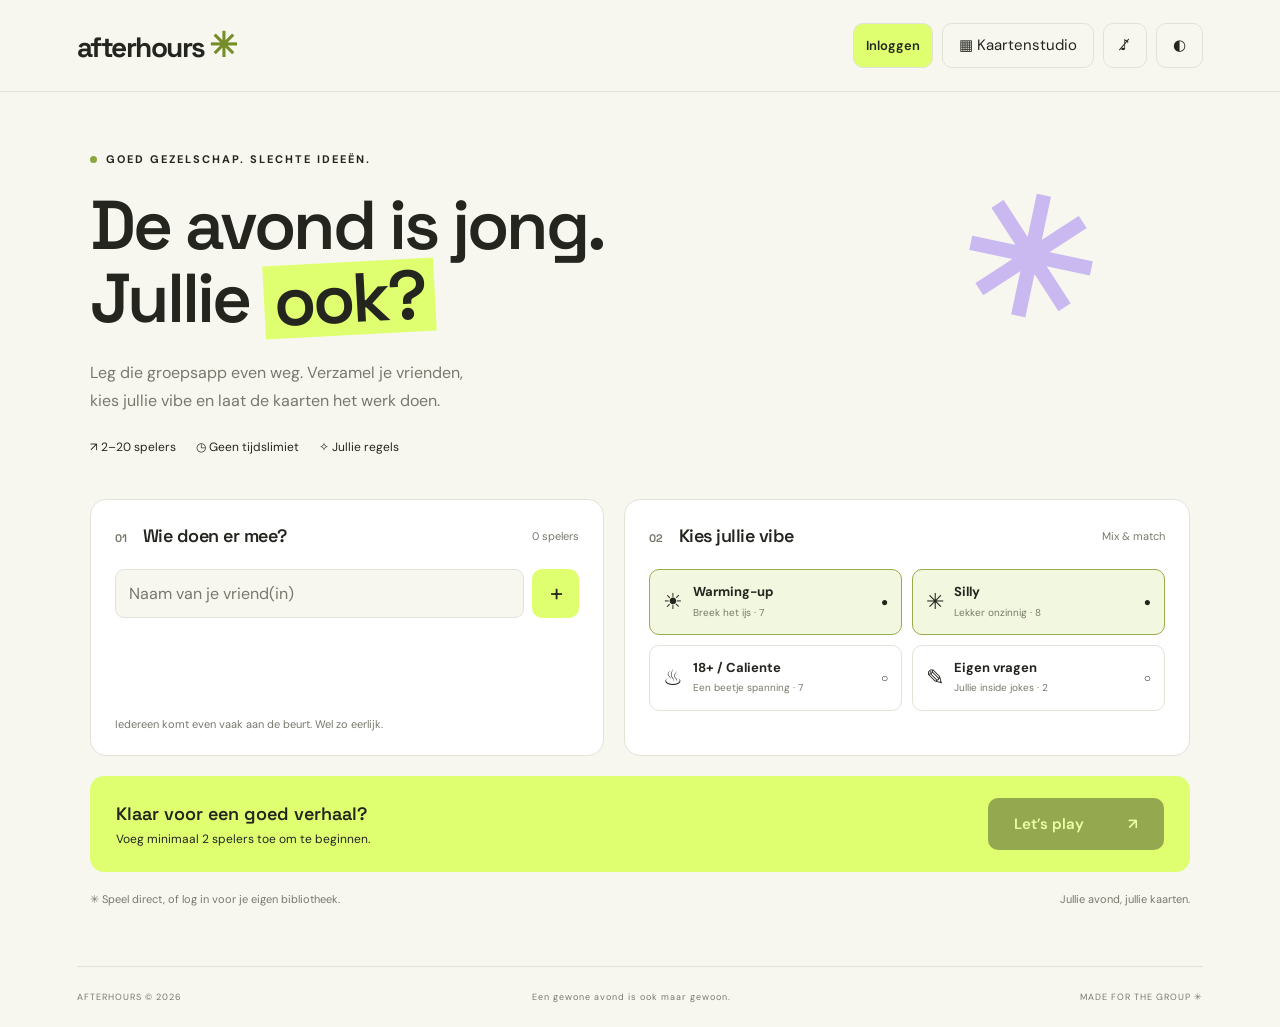
==== index.html @ 9f4b2786 "Add private accounts, task library and videos" ====
<!doctype html>
<html lang="nl"><head><meta charset="utf-8"><meta name="viewport" content="width=device-width,initial-scale=1,viewport-fit=cover"><meta name="theme-color" content="#dfff70"><meta name="description" content="Van een gewone avond naar een goed verhaal. Een offline partygame voor jouw groep."><title>AFTERHOURS — Maak er een avond van</title><link rel="manifest" href="manifest.webmanifest"><link rel="icon" href="icon.svg"><link rel="stylesheet" href="style.css"><link rel="stylesheet" href="mobile.css"><script defer src="cards.js"></script><script defer src="app.js"></script><script defer src="cloud.js"></script><link rel="stylesheet" href="cloud.css"></head>
<body><header><a class="brand" href="#" aria-label="Afterhours startscherm">afterhours<span>✳</span></a><nav><button id="editorOpen" aria-label="Kaartenstudio openen">▦ <span>Kaartenstudio</span></button><button id="sound" aria-label="Geluid inschakelen" title="Geluid">♪</button><button id="theme" aria-label="Sfeermodus wisselen" title="Sfeermodus">◐</button><button id="install" hidden>Installeer</button></nav></header>
<main><section id="setup"><div class="intro"><div class="eyebrow"><i></i> GOED GEZELSCHAP. SLECHTE IDEEËN.</div><h1>De avond is jong.<br>Jullie <em>ook?</em><span class="spark">✳</span></h1><p>Leg die groepsapp even weg. Verzamel je vrienden,<br class="desktop"> kies jullie vibe en laat de kaarten het werk doen.</p><div class="tags"><span>↗ 2–20 spelers</span><span>◷ Geen tijdslimiet</span><span>✧ Jullie regels</span></div></div>
<div class="setupgrid"><section class="panel"><div class="sectionhead"><h2><b>01</b> Wie doen er mee?</h2><span id="playerCount">0 spelers</span></div><form id="playerForm"><input id="playerName" enterkeyhint="done" autocapitalize="words" maxlength="24" placeholder="Naam van je vriend(in)" aria-label="Spelersnaam" autocomplete="off" required><button class="add" aria-label="Speler toevoegen">+</button></form><div id="players" class="players"></div><p class="hint">Iedereen komt even vaak aan de beurt. Wel zo eerlijk.</p></section>
<section class="panel"><div class="sectionhead"><h2><b>02</b> Kies jullie vibe</h2><span>Mix & match</span></div><div id="categories" class="categories"></div></section></div>
<div class="launch"><div><strong>Klaar voor een goed verhaal?</strong><p id="ready">Voeg minimaal 2 spelers toe om te beginnen.</p></div><button id="start" class="primary">Let’s play <span>↗</span></button></div><div class="bottomnote">✳ Speel direct, of log in voor je eigen bibliotheek. <span>Jullie avond, jullie kaarten.</span></div></section>
<section id="game" hidden><div class="gamebar"><button id="back">← Lobby</button><span id="round"></span><button id="gameEditor">▦ Kaartenstudio</button></div><div id="quests" aria-label="Actieve sidequests"></div><article id="card"><div class="cardtop"><span id="cardType"></span><span id="cardCategory"></span></div><div id="cardIcon" class="cardicon"></div><h1 id="cardText"></h1><div id="interaction"></div><div class="cardbottom"><span id="cardPlayers"></span><span>AFTERHOURS ✳</span></div></article><div class="gamefooter"><p>Alles mag, niets moet. Een kaart overslaan is altijd oké.</p><button id="next" class="primary">Volgende kaart ↗</button></div><details><summary>Beurtverdeling</summary><div id="fairness"></div></details></section></main>
<footer><span>AFTERHOURS © 2026</span><span>Een gewone avond is ook maar gewoon.</span><span>MADE FOR THE GROUP ✳</span></footer>
<dialog id="studio"><div class="sectionhead"><h2>Kaartenstudio <span id="totalCards"></span></h2><button id="closeEditor" aria-label="Sluiten">✕</button></div><p>Maak de avond persoonlijk. Gebruik {speler1} en {speler2} voor namen.</p><div class="tools"><button id="newCard">+ Nieuwe kaart</button><button id="export">↓ JSON exporteren</button><button id="copy">Kopieer JSON</button><label class="button">↑ Importeren<input type="file" id="import" accept=".json,application/json" hidden></label></div><details><summary>Importeer via tekst</summary><textarea id="importText" placeholder="Plak een JSON-array van kaarten" aria-label="JSON import"></textarea><button id="importPaste">Importeer tekst</button></details><form id="cardForm" hidden><input id="editId" type="hidden"><label>Kaarttekst<textarea id="editText" maxlength="600" required></textarea></label><div class="formgrid"><label>Categorie<select id="editCategory"></select></label><label>Type<select id="editType"></select></label><label>Rondes (sidequest)<input type="number" id="editDuration" min="1" max="20" value="3" required></label><label>Seconden (timer)<input type="number" id="editSeconds" min="3" max="120" value="10" required></label></div><button class="primary">Kaart opslaan</button><button type="button" id="cancelEdit">Annuleren</button></form><div id="cardList"></div></dialog><div id="toast" role="status" aria-live="polite"></div></body></html>
---- style.css ----
@import url('https://fonts.googleapis.com/css2?family=DM+Sans:wght@400;500;600;700&family=Space+Grotesk:wght@400;500;600;700&display=swap');
:root{--bg:#f7f7f0;--ink:#24251f;--muted:#77796d;--panel:#fff;--line:#e1e3d8;--lime:#dfff70}*{box-sizing:border-box}body{margin:0;background:var(--bg);color:var(--ink);font:15px 'DM Sans',sans-serif}body.dark{--bg:#171a16;--ink:#f4f5e9;--muted:#a8ac9e;--panel:#242922;--line:#3e4439}button,input,textarea,select{font:inherit}button,.button{cursor:pointer;border:1px solid var(--line);background:var(--panel);color:var(--ink);border-radius:10px;padding:11px 16px;transition:transform .16s,background .16s}button:hover,.button:hover{transform:translateY(-2px)}button:disabled{opacity:.4;cursor:not-allowed;transform:none}button:focus-visible,input:focus-visible,textarea:focus-visible,select:focus-visible{outline:3px solid #9aaf49;outline-offset:3px}[hidden]{display:none!important}header{height:92px;padding:0 6%;display:flex;justify-content:space-between;align-items:center;border-bottom:1px solid var(--line)}.brand{font:700 28px 'Space Grotesk',sans-serif;letter-spacing:-1.5px;color:var(--ink);text-decoration:none}.brand span{color:#758d29;font-size:34px;margin-left:4px}nav{display:flex;gap:9px}nav button{background:transparent}main{max-width:1160px;margin:auto;padding:60px 30px 30px}.intro{position:relative;margin-bottom:44px}.eyebrow{font-size:11px;font-weight:700;letter-spacing:2px;display:flex;align-items:center;gap:9px}.eyebrow i{width:7px;height:7px;background:#8da53f;border-radius:50%}h1{font-family:'Space Grotesk',sans-serif;font-size:clamp(44px,5.4vw,72px);font-weight:600;letter-spacing:-3px;line-height:1.06;margin:23px 0}h1 em{font-style:normal;background:var(--lime);color:#24251f;padding:0 10px;display:inline-block;transform:rotate(-3deg)}.spark{position:absolute;right:9%;top:30px;font-size:160px;line-height:1;color:#c9b9f0;transform:rotate(12deg)}.intro p{color:var(--muted);line-height:1.8;font-size:16px}.tags{display:flex;gap:20px;margin-top:23px;font-size:12px}.setupgrid{display:grid;grid-template-columns:1fr 1.1fr;gap:20px}.panel{background:var(--panel);border:1px solid var(--line);border-radius:16px;padding:24px}.sectionhead{display:flex;justify-content:space-between;align-items:center;gap:10px;margin-bottom:22px}.sectionhead h2{font:600 18px 'Space Grotesk',sans-serif;margin:0;letter-spacing:-.5px}.sectionhead h2 b{font-size:11px;color:var(--muted);margin-right:12px}.sectionhead>span{font-size:11px;color:var(--muted)}#playerForm{display:flex;gap:8px}input,textarea,select{border:1px solid var(--line);border-radius:9px;background:var(--bg);color:var(--ink);padding:13px;width:100%}input::placeholder{color:var(--muted)}.add{background:var(--lime);color:#24251f;border:0;font-size:24px;padding:3px 18px}.players{display:flex;flex-wrap:wrap;gap:8px;margin-top:18px;min-height:64px;align-content:flex-start}.player{background:var(--bg);border:1px solid var(--line);border-radius:30px;display:flex;align-items:center;gap:8px;padding:6px 8px 6px 6px;font-size:13px}.avatar{display:inline-grid;place-items:center;width:27px;height:27px;border-radius:50%;background:#d4c9ed;color:#393343;font-size:11px;font-weight:700}.player button{padding:0 4px;border:0;background:none;color:var(--muted)}.hint{font-size:11px;color:var(--muted);margin:17px 0 0}.categories{display:grid;grid-template-columns:1fr 1fr;gap:10px}.category{display:flex;gap:10px;text-align:left;padding:13px;align-items:center}.category.selected{border-color:#97ac4b;background:#f2f8df;color:#24251f}.category .symbol{font-size:22px}.category strong{display:block;font-size:13px}.category small{font-size:10px;color:#767b69}.category .check{margin-left:auto;font-size:12px}.launch{display:flex;align-items:center;justify-content:space-between;background:var(--lime);border-radius:14px;margin-top:20px;padding:22px 26px;color:#24251f}.launch strong{font:600 18px 'Space Grotesk',sans-serif}.launch p{font-size:12px;margin:6px 0 0}.primary{background:#25281f;color:white;border:0;padding:16px 26px;font-weight:600}.primary span{margin-left:40px}.bottomnote{font-size:11px;color:var(--muted);margin-top:20px;display:flex;justify-content:space-between}footer{margin:30px 6% 0;border-top:1px solid var(--line);padding:24px 0;display:flex;justify-content:space-between;gap:10px;font-size:9px;color:var(--muted);letter-spacing:1px}.gamebar,.gamefooter{display:flex;justify-content:space-between;align-items:center;gap:15px;margin-bottom:20px}.gamefooter{margin-top:20px}.gamefooter p{font-size:12px;color:var(--muted)}#card{padding:28px 40px;border-radius:24px;min-height:470px;color:#25251f;background:#dfff70;display:flex;flex-direction:column;box-shadow:0 12px 0 -5px var(--line)}#card[data-type=sidequest]{background:#cdc0f0}#card[data-type=timer]{background:#ffb18d}#card[data-type=vote]{background:#b8d9f1}#card[data-type=duel]{background:#f1b7cf}#card[data-type=group]{background:#f4df91}.cardtop,.cardbottom{display:flex;justify-content:space-between;font-size:11px;font-weight:700;letter-spacing:1px}.cardicon{font-size:52px;margin-top:25px}#card h1{font-size:clamp(30px,4vw,52px);letter-spacing:-1.6px;line-height:1.18;margin:14px 0 25px}.cardbottom{margin-top:auto;padding-top:30px;opacity:.7}#quests{display:flex;flex-wrap:wrap;gap:8px;margin-bottom:15px}.quest{background:var(--panel);border:1px solid var(--line);padding:12px;border-radius:12px;font-size:12px}.quest strong{display:block;margin-bottom:4px}.quest p{margin:4px 0;max-width:400px}.votes{display:flex;flex-wrap:wrap;gap:8px}.votes button{background:#ffffff80;color:#25251f;border-color:#25251f30}.timer{display:flex;align-items:center;gap:15px;flex-wrap:wrap}.clock{font:700 48px 'Space Grotesk';font-variant-numeric:tabular-nums}progress{width:100%;height:9px;accent-color:#25251f}details{margin:16px 0}summary{cursor:pointer;font-size:13px}#fairness{padding:15px;font-size:13px}dialog{width:min(850px,94vw);max-height:90dvh;background:var(--panel);color:var(--ink);border:1px solid var(--line);border-radius:20px;padding:28px}dialog::backdrop{background:#171a16a8;backdrop-filter:blur(5px)}dialog p{color:var(--muted);font-size:13px}.tools{display:flex;flex-wrap:wrap;gap:7px;font-size:12px}.formgrid{display:grid;grid-template-columns:1fr 1fr;gap:12px}label{display:block;font-size:12px}textarea{min-height:90px;margin:8px 0}#cardForm{background:var(--bg);padding:18px;border-radius:12px;margin:18px 0}#cardForm button{margin-top:12px}.listcard{display:flex;justify-content:space-between;align-items:center;gap:10px;padding:15px 0;border-bottom:1px solid var(--line)}.listcard p{color:var(--ink);margin:5px 0}.listcard small{color:var(--muted);font-size:10px}.listcard button{padding:7px 10px}.listactions{display:flex;gap:5px}#toast{position:fixed;bottom:25px;left:50%;transform:translateX(-50%);background:#25281f;color:white;padding:16px 22px;border-radius:12px;box-shadow:0 4px 25px #0003;max-width:90vw;z-index:20;display:none;white-space:pre-line}#toast.show{display:block}@media(max-width:700px){header{height:75px;padding:0 20px}.brand{font-size:23px}nav button{padding:9px 11px}nav span{display:none}main{padding:35px 20px 20px}.intro{margin-bottom:30px}h1{letter-spacing:-2px}.spark{font-size:78px;right:0;top:61px;opacity:.7}.eyebrow{font-size:9px;letter-spacing:1.2px}.intro p{font-size:14px}.tags{gap:12px;font-size:10px}.setupgrid{grid-template-columns:1fr}.panel{padding:20px}.launch{padding:20px;align-items:stretch;flex-direction:column;gap:18px}.primary{width:100%}.bottomnote{line-height:1.6;gap:20px}.bottomnote span{display:none}footer span:nth-child(2){display:none}footer{font-size:8px}.gamebar{font-size:12px}.gamebar button{font-size:11px;padding:10px}#card{padding:23px;min-height:430px}.cardtop{font-size:9px}.gamefooter{flex-direction:column}.gamefooter p{order:2}.cardbottom{font-size:9px}.formgrid{grid-template-columns:1fr}.listcard{align-items:flex-start}.listactions{flex-direction:column}}
---- mobile.css ----
/* Touch-first refinements. Loaded after the base theme; no CDN dependency. */
html{-webkit-text-size-adjust:100%;scroll-padding-bottom:110px}
button,.button,summary{-webkit-tap-highlight-color:transparent;touch-action:manipulation}
button,.button{min-height:44px;min-width:44px;line-height:1.35}
input,textarea,select{font-size:16px;min-width:0}
input,select{min-height:48px}
textarea{resize:vertical}
summary{min-height:44px;display:flex;align-items:center;gap:8px}
summary::before{content:'▸'}
details[open]>summary::before{content:'▾'}
.player{max-width:100%;overflow-wrap:anywhere}
.player button{width:44px;height:44px;flex-shrink:0}
.votes button{min-height:52px;padding:14px 20px;font-weight:600}
.listcard>div:first-child{min-width:0;overflow-wrap:anywhere}
.listactions{flex-shrink:0}
#cardText,.quest p,#cardPlayers{overflow-wrap:anywhere}
#interaction p{line-height:1.6}
.cardtop,.cardbottom{gap:12px;flex-wrap:wrap}
#toast{bottom:calc(25px + env(safe-area-inset-bottom));line-height:1.5}
@media(hover:none){button:hover,.button:hover{transform:none}button:active,.button:active{transform:scale(.98)}}
@media(max-width:700px){
  header{height:auto;min-height:76px;padding:12px max(16px,env(safe-area-inset-right)) 12px max(16px,env(safe-area-inset-left));gap:8px;flex-wrap:wrap}
  .brand{font-size:24px;white-space:nowrap}
  .brand span{font-size:28px}
  nav{gap:5px;margin-left:auto;flex-wrap:wrap;justify-content:flex-end}
  nav button{padding:10px;min-width:44px}
  #install{font-size:12px}
  main{padding:24px max(16px,env(safe-area-inset-right)) 24px max(16px,env(safe-area-inset-left))}
  .intro{margin-bottom:24px}
  .intro h1{font-size:clamp(38px,10.5vw,60px);letter-spacing:-1.8px;position:relative;z-index:0}
  .spark{font-size:58px;right:3px;top:60px;z-index:-1;opacity:.45}
  .eyebrow{font-size:10px;line-height:1.6;letter-spacing:1px}
  .intro p{font-size:16px;line-height:1.65}
  .desktop{display:none}
  .tags{flex-wrap:wrap;gap:10px 16px;font-size:12px}
  .panel{padding:18px;min-width:0}
  .sectionhead{gap:8px;flex-wrap:wrap;margin-bottom:16px}
  .sectionhead h2{font-size:18px}
  .sectionhead>span{font-size:12px}
  #playerForm{gap:8px}
  .add{width:52px;flex-shrink:0}
  .players{min-height:0;gap:8px}
  .player{font-size:15px;padding:2px 2px 2px 8px;gap:6px}
  .hint{font-size:13px;line-height:1.6}
  .categories{gap:10px}
  .category{min-height:84px;padding:12px;gap:8px}
  .category .symbol{font-size:24px}
  .category strong{font-size:14px;line-height:1.4}
  .category small{display:block;font-size:12px;line-height:1.5}
  .category .check{font-size:14px}
  .launch{padding:20px}
  .launch p{font-size:14px;line-height:1.5}
  .primary{min-height:56px;font-size:17px;border-radius:12px}
  .gamebar{gap:8px;flex-wrap:wrap;margin-bottom:14px}
  .gamebar button{font-size:13px;padding:10px 12px}
  #round{font-size:12px;letter-spacing:1px}
  #gameEditor{margin-left:auto}
  #quests{display:flex;flex-wrap:nowrap;overflow-x:auto;overscroll-behavior-x:contain;scroll-snap-type:x proximity;padding-bottom:6px}
  .quest{flex:0 0 min(85vw,340px);font-size:14px;line-height:1.5;scroll-snap-align:start}
  .quest p{margin-top:6px}
  #card{min-height:380px;min-height:clamp(360px,60svh,600px);padding:24px;border-radius:20px}
  .cardtop{font-size:11px;line-height:1.5;letter-spacing:.6px}
  .cardicon{font-size:40px;margin-top:18px}
  #card h1{font-size:clamp(28px,7.4vw,40px);letter-spacing:-.8px;line-height:1.22;margin:14px 0 24px}
  .cardbottom{font-size:11px;line-height:1.5;padding-top:24px;letter-spacing:.5px}
  .votes{display:grid;grid-template-columns:repeat(2,minmax(0,1fr));gap:10px}
  .votes button{font-size:16px;overflow-wrap:anywhere;min-width:0}
  .timer{gap:10px}
  .timer .clock{width:100%;font-size:56px}
  .timer button{flex:1;min-height:52px;font-size:16px}
  .gamefooter{position:sticky;bottom:0;z-index:3;gap:8px;margin:20px -4px 0;padding:12px 4px calc(12px + env(safe-area-inset-bottom));background:var(--bg);border-top:1px solid var(--line)}
  .gamefooter p{font-size:12px;line-height:1.5;text-align:center;margin:0}
  #fairness{font-size:14px;line-height:1.8}
  #toast{bottom:calc(130px + env(safe-area-inset-bottom));width:max-content;max-width:calc(100vw - 32px);font-size:14px}
  dialog{width:100%;max-width:100%;max-height:94dvh;margin:auto 0 0;border-radius:22px 22px 0 0;padding:20px 16px calc(20px + env(safe-area-inset-bottom));overscroll-behavior:contain}
  dialog>.sectionhead{position:sticky;top:-20px;padding:12px 0;margin-top:-12px;background:var(--panel);z-index:2;flex-wrap:nowrap}
  dialog p{font-size:14px;line-height:1.6}
  .tools{display:grid;grid-template-columns:1fr 1fr;gap:8px}
  .tools button,.tools .button{font-size:13px;padding:12px 8px;text-align:center;display:grid;place-items:center}
  #cardForm{padding:14px}
  #cardForm label{font-size:14px}
  #cardForm textarea{min-height:130px}
  #cancelEdit{width:100%}
  .listcard{gap:12px}
  .listcard small{font-size:12px}
  footer{padding-bottom:calc(24px + env(safe-area-inset-bottom));line-height:1.5}
}
@media(max-width:380px){.categories{grid-template-columns:1fr}.category{min-height:70px}.brand{font-size:21px}.brand span{font-size:24px}nav button{padding:8px}.gamebar #round{order:3;width:100%;text-align:center}.spark{display:none}}
@media(prefers-reduced-motion:reduce){*,*::before,*::after{transition:none!important;scroll-behavior:auto!important}}
---- cloud.css ----
#accountOpen{font-size:13px;font-weight:600;background:var(--lime);color:#24251f;padding:10px 12px}
#accountDialog{width:min(850px,94vw)}
#accountDialog form{margin:18px 0;padding:18px;background:var(--bg);border-radius:14px}
#authForm label,#recoveryForm label{margin:14px 0;font-size:14px}
#accountDialog .primary{margin:12px 0}
.accountbar{display:flex;align-items:center;justify-content:space-between;gap:12px;overflow-wrap:anywhere}
#cloudForm label{font-size:14px;margin-top:12px}
#cloudForm input[type=file]{padding:12px;font-size:14px}
.removeVideo{display:flex;gap:10px;align-items:center}
.removeVideo input{width:24px;min-height:24px}
#authStatus,#cloudStatus,#libraryStatus{white-space:pre-line;line-height:1.6}
#cardMedia:empty{display:none}
#cardMedia{margin:0 0 20px}
#cardMedia video,#cardMedia iframe,#previewMedia video,#previewMedia iframe{display:block;width:100%;aspect-ratio:16/9;max-height:65dvh;object-fit:contain;border:0;border-radius:12px;background:#171a16}
#cardMedia a{display:inline-flex;text-decoration:none;align-items:center}
#previewMedia{min-height:100px}
#cloudList .listcard button{min-width:44px;min-height:44px}
@media(max-width:700px){#accountDialog{width:100%;max-width:100%}#accountDialog form{padding:14px}#authForm>button,#recoveryForm>button{width:100%;margin:6px 0}.accountbar{align-items:flex-start;flex-direction:column}.accountbar p{margin:0}#cloudForm .formgrid{grid-template-columns:1fr 1fr}#cloudForm .primary{width:100%}#cloudCancel{width:100%}#accountOpen{font-size:12px;min-width:76px}#previewMedia video,#previewMedia iframe{max-height:70svh}}
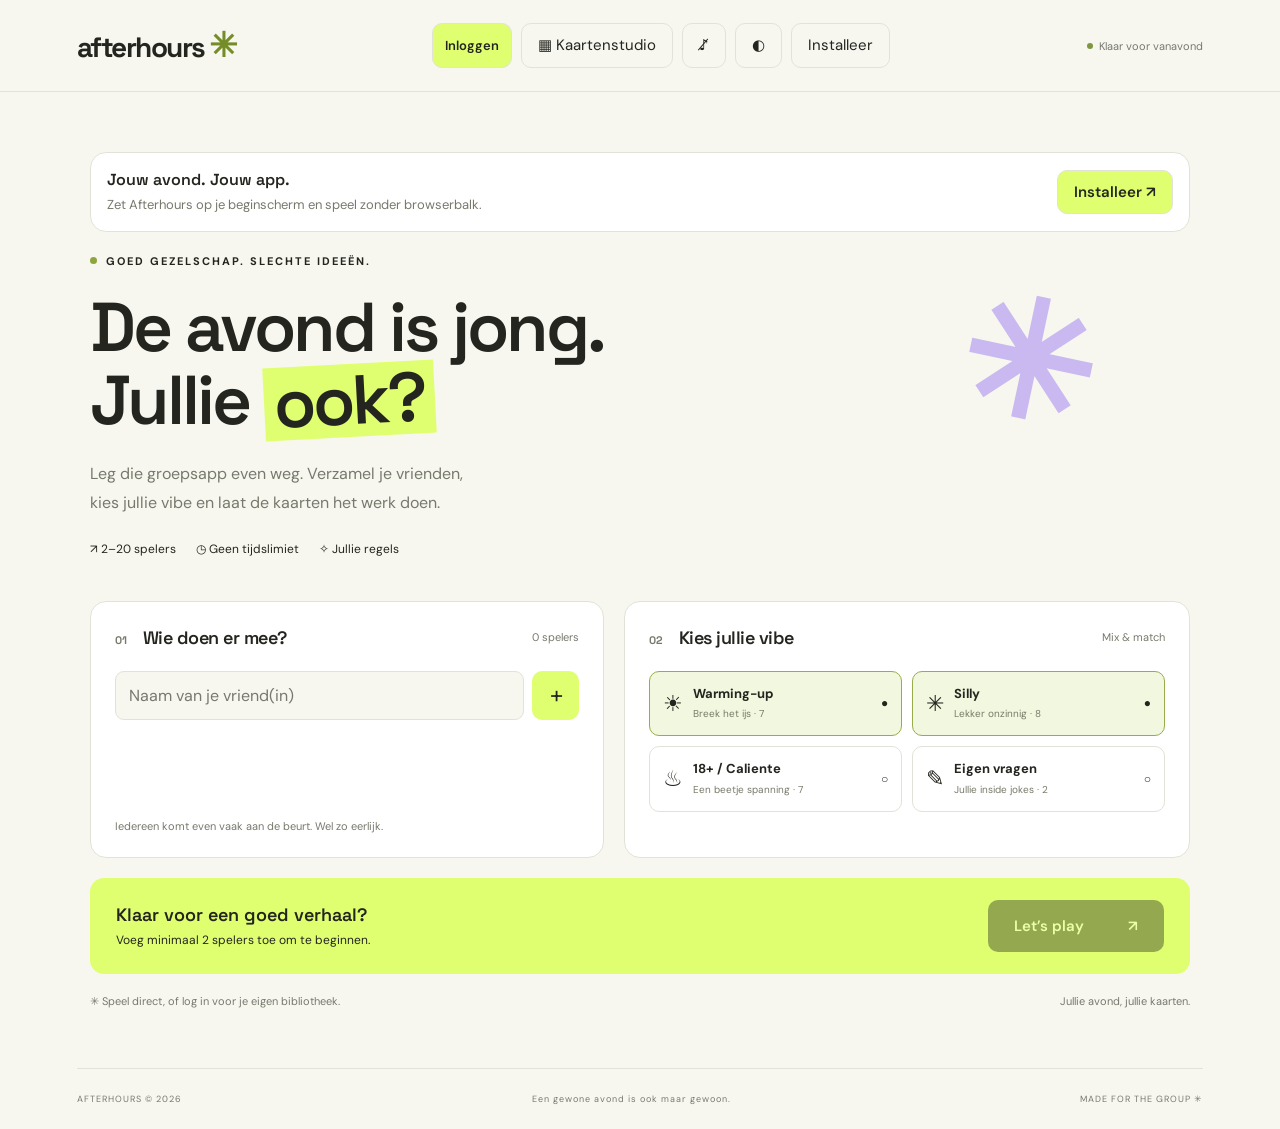
==== commit 1844b243: "Build installable phone app with thumb navigation" ====
--- a/index.html
+++ b/index.html
@@ -1,5 +1,5 @@
 <!doctype html>
-<html lang="nl"><head><meta charset="utf-8"><meta name="viewport" content="width=device-width,initial-scale=1,viewport-fit=cover"><meta name="theme-color" content="#dfff70"><meta name="description" content="Van een gewone avond naar een goed verhaal. Een offline partygame voor jouw groep."><title>AFTERHOURS — Maak er een avond van</title><link rel="manifest" href="manifest.webmanifest"><link rel="icon" href="icon.svg"><link rel="stylesheet" href="style.css"><link rel="stylesheet" href="mobile.css"><script defer src="cards.js"></script><script defer src="app.js"></script><script defer src="cloud.js"></script><link rel="stylesheet" href="cloud.css"></head>
+<html lang="nl"><head><meta charset="utf-8"><meta name="viewport" content="width=device-width,initial-scale=1,viewport-fit=cover"><meta name="theme-color" content="#dfff70"><meta name="description" content="Van een gewone avond naar een goed verhaal. Een offline partygame voor jouw groep."><title>AFTERHOURS — Maak er een avond van</title><link rel="manifest" href="manifest.webmanifest"><link rel="icon" href="icon.svg"><link rel="stylesheet" href="style.css"><link rel="stylesheet" href="mobile.css"><script defer src="cards.js"></script><script defer src="app.js"></script><script defer src="cloud.js"></script><link rel="stylesheet" href="cloud.css"><link rel="stylesheet" href="phone.css"><script defer src="phone.js"></script><meta name="apple-mobile-web-app-capable" content="yes"><meta name="apple-mobile-web-app-title" content="Afterhours"><meta name="apple-mobile-web-app-status-bar-style" content="default"><link rel="apple-touch-icon" href="icon-192.png"></head>
 <body><header><a class="brand" href="#" aria-label="Afterhours startscherm">afterhours<span>✳</span></a><nav><button id="editorOpen" aria-label="Kaartenstudio openen">▦ <span>Kaartenstudio</span></button><button id="sound" aria-label="Geluid inschakelen" title="Geluid">♪</button><button id="theme" aria-label="Sfeermodus wisselen" title="Sfeermodus">◐</button><button id="install" hidden>Installeer</button></nav></header>
 <main><section id="setup"><div class="intro"><div class="eyebrow"><i></i> GOED GEZELSCHAP. SLECHTE IDEEËN.</div><h1>De avond is jong.<br>Jullie <em>ook?</em><span class="spark">✳</span></h1><p>Leg die groepsapp even weg. Verzamel je vrienden,<br class="desktop"> kies jullie vibe en laat de kaarten het werk doen.</p><div class="tags"><span>↗ 2–20 spelers</span><span>◷ Geen tijdslimiet</span><span>✧ Jullie regels</span></div></div>
 <div class="setupgrid"><section class="panel"><div class="sectionhead"><h2><b>01</b> Wie doen er mee?</h2><span id="playerCount">0 spelers</span></div><form id="playerForm"><input id="playerName" enterkeyhint="done" autocapitalize="words" maxlength="24" placeholder="Naam van je vriend(in)" aria-label="Spelersnaam" autocomplete="off" required><button class="add" aria-label="Speler toevoegen">+</button></form><div id="players" class="players"></div><p class="hint">Iedereen komt even vaak aan de beurt. Wel zo eerlijk.</p></section>
--- a/phone.css
+++ b/phone.css
@@ -0,0 +1,68 @@
+/* A phone app shell with thumb-accessible navigation. */
+#phoneNav{display:none}.install-banner{display:flex;align-items:center;justify-content:space-between;gap:14px;background:var(--panel);border:1px solid var(--line);border-radius:16px;padding:16px;margin:0 0 22px}.install-banner strong{display:block;font:600 16px 'Space Grotesk',sans-serif}.install-banner p{margin:5px 0 0;color:var(--muted);font-size:13px;line-height:1.5}.install-banner button{flex-shrink:0;background:var(--lime);color:#25281f;font-weight:600}#phoneSettings .setting-row{display:flex;align-items:center;justify-content:space-between;gap:14px;padding:16px 0;border-bottom:1px solid var(--line);font-size:16px}#phoneSettings .setting-row button{min-width:90px}#phoneSettings>p,#installHelp p,#installHelp li{line-height:1.7;font-size:16px}#installHelp ol{padding-left:24px}#installHelp li{padding:8px 0}#installHelp img{width:64px;height:64px;border-radius:16px;margin-bottom:12px}#installNative{width:100%;margin-bottom:16px}.app-status{display:inline-flex;align-items:center;gap:6px;font-size:11px;color:var(--muted)}.app-status::before{content:'';height:6px;width:6px;border-radius:50%;background:#7f9840}.app-status.offline::before{background:#d89042}.install-banner[hidden]{display:none}
+@media(max-width:700px){
+ html{scroll-padding-top:80px;scroll-padding-bottom:100px}
+ body{min-height:100svh;padding-bottom:calc(78px + env(safe-area-inset-bottom));overscroll-behavior-y:none}
+ body>header{position:sticky;top:0;z-index:5;min-height:64px;flex-wrap:nowrap;padding:calc(8px + env(safe-area-inset-top)) max(16px,env(safe-area-inset-right)) 8px max(16px,env(safe-area-inset-left));background:var(--bg)}
+ body>header .brand{font-size:24px}
+ body>header>nav{display:none}
+ #headerStatus{display:inline-flex;margin-left:auto}
+ main{max-width:520px;width:100%;padding-top:18px;margin:auto}
+ .intro{margin-bottom:22px}
+ .intro .eyebrow{font-size:9px}
+ .intro h1{font-size:clamp(36px,10vw,50px);margin:15px 0;line-height:1.08}
+ .intro p{font-size:14px;line-height:1.6;margin:10px 0}
+ .intro .tags{margin-top:14px;font-size:11px;gap:8px 14px}
+ .spark{font-size:55px;top:35px}
+ .setupgrid{gap:14px}
+ .panel{padding:16px}
+ .categories{grid-template-columns:repeat(2,minmax(0,1fr));gap:8px}
+ .category{position:relative;display:block;min-width:0;min-height:106px;padding:13px 10px}
+ .category .symbol{display:block;font-size:24px;margin-bottom:6px}
+ .category .check{position:absolute;right:10px;top:12px}
+ .category strong{font-size:14px}
+ .category small{font-size:11px}
+ .launch{margin-top:14px;padding:18px;gap:14px}
+ .launch strong{font-size:17px}
+ .launch p{font-size:13px}
+ .bottomnote{font-size:12px;line-height:1.6}
+ .install-banner{padding:14px;margin-bottom:18px;align-items:flex-start}
+ .install-banner strong{font-size:15px}
+ .install-banner p{font-size:12px}
+ .install-banner button{padding:10px 12px;font-size:13px}
+ #phoneNav{position:fixed;z-index:8;bottom:0;left:0;right:0;display:grid;grid-template-columns:repeat(3,minmax(0,1fr));gap:8px;padding:8px max(16px,env(safe-area-inset-right)) calc(8px + env(safe-area-inset-bottom)) max(16px,env(safe-area-inset-left));background:var(--panel);border-top:1px solid var(--line)}
+ #phoneNav button{border:0;background:transparent;display:flex;flex-direction:column;align-items:center;justify-content:center;gap:5px;min-height:54px;padding:6px;font-size:11px;color:var(--muted);font-weight:600}
+ #phoneNav button .nav-icon{font-size:23px;line-height:1}
+ #phoneNav button[aria-current=page]{background:var(--lime);color:#25281f;border-radius:14px}
+ body>footer{display:none}
+ body.playing{padding-bottom:0}
+ body.playing>header{display:none}
+ body.playing #phoneNav{display:none}
+ body.playing main{max-width:560px;padding-top:calc(12px + env(safe-area-inset-top));padding-bottom:calc(125px + env(safe-area-inset-bottom))}
+ .gamebar{flex-wrap:nowrap;margin-bottom:12px;gap:8px}
+ .gamebar #round{order:0;flex:1;width:auto;text-align:center;font-size:11px;white-space:nowrap}
+ .gamebar button{min-height:46px;padding:10px;font-size:12px}
+ #gameEditor{font-size:0;min-width:46px}
+ #gameEditor::after{content:'▦';font-size:22px}
+ #quests:empty{display:none}
+ #quests{max-height:150px;margin-bottom:10px}
+ .quest{flex-basis:85%;overflow-y:auto;max-height:140px;font-size:13px}
+ #card{min-height:calc(100svh - 205px - env(safe-area-inset-top) - env(safe-area-inset-bottom));padding:22px 20px;border-radius:24px}
+ #card h1{font-size:clamp(28px,7.5vw,40px);line-height:1.2;letter-spacing:-.7px}
+ .cardicon{margin-top:20px;font-size:44px}
+ .gamefooter{position:fixed;bottom:0;left:0;right:0;z-index:7;margin:0;padding:12px max(16px,env(safe-area-inset-right)) calc(10px + env(safe-area-inset-bottom)) max(16px,env(safe-area-inset-left));gap:7px;background:var(--bg);box-shadow:0 -8px 24px #00000008}
+ .gamefooter button{width:100%;max-width:528px;align-self:center;min-height:58px;font-size:18px}
+ .gamefooter p{font-size:11px}
+ #game>details{margin-bottom:10px}
+ dialog,#accountDialog{position:fixed;inset:0;width:100%;max-width:100%;height:100dvh;max-height:100dvh;margin:0;border:0;border-radius:0;padding:calc(20px + env(safe-area-inset-top)) max(16px,env(safe-area-inset-right)) calc(24px + env(safe-area-inset-bottom)) max(16px,env(safe-area-inset-left))}
+ dialog>.sectionhead{top:calc(-20px - env(safe-area-inset-top));padding-top:calc(12px + env(safe-area-inset-top));padding-bottom:12px;min-height:68px}
+ dialog>.sectionhead h2{font-size:21px}
+ dialog>.sectionhead button{min-height:48px;min-width:48px}
+ #accountDialog .accountbar{flex-direction:row;align-items:center}
+ #accountEmail{font-size:14px;overflow-wrap:anywhere}
+ #cloudForm .formgrid{grid-template-columns:1fr}
+ #toast{bottom:calc(100px + env(safe-area-inset-bottom));z-index:30}
+ body.playing #toast{bottom:calc(125px + env(safe-area-inset-bottom))}
+ body.keyboard-open #phoneNav{display:none}
+}
+@media(max-height:500px) and (orientation:landscape){#card{min-height:240px}.cardicon{display:none}#card h1{font-size:28px}.gamefooter p{display:none}}
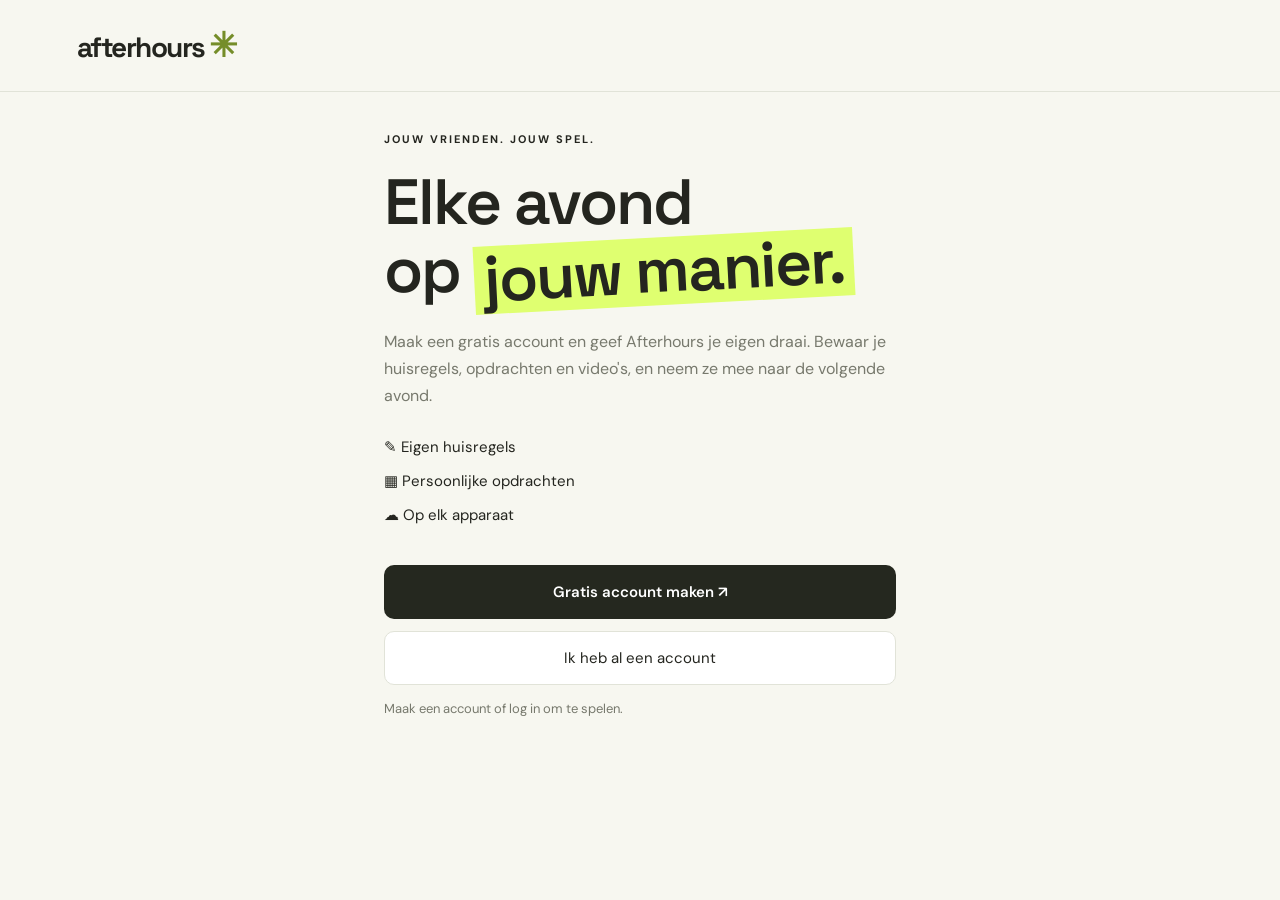
==== commit 9ab3be2d: "Require accounts and sync personal house rules" ====
--- a/index.html
+++ b/index.html
@@ -1,10 +1,10 @@
 <!doctype html>
-<html lang="nl"><head><meta charset="utf-8"><meta name="viewport" content="width=device-width,initial-scale=1,viewport-fit=cover"><meta name="theme-color" content="#dfff70"><meta name="description" content="Van een gewone avond naar een goed verhaal. Een offline partygame voor jouw groep."><title>AFTERHOURS — Maak er een avond van</title><link rel="manifest" href="manifest.webmanifest"><link rel="icon" href="icon.svg"><link rel="stylesheet" href="style.css"><link rel="stylesheet" href="mobile.css"><script defer src="cards.js"></script><script defer src="app.js"></script><script defer src="cloud.js"></script><link rel="stylesheet" href="cloud.css"><link rel="stylesheet" href="phone.css"><script defer src="phone.js"></script><meta name="apple-mobile-web-app-capable" content="yes"><meta name="apple-mobile-web-app-title" content="Afterhours"><meta name="apple-mobile-web-app-status-bar-style" content="default"><link rel="apple-touch-icon" href="icon-192.png"></head>
-<body><header><a class="brand" href="#" aria-label="Afterhours startscherm">afterhours<span>✳</span></a><nav><button id="editorOpen" aria-label="Kaartenstudio openen">▦ <span>Kaartenstudio</span></button><button id="sound" aria-label="Geluid inschakelen" title="Geluid">♪</button><button id="theme" aria-label="Sfeermodus wisselen" title="Sfeermodus">◐</button><button id="install" hidden>Installeer</button></nav></header>
+<html lang="nl"><head><meta charset="utf-8"><meta name="viewport" content="width=device-width,initial-scale=1,viewport-fit=cover"><meta name="theme-color" content="#dfff70"><meta name="description" content="Van een gewone avond naar een goed verhaal. Een offline partygame voor jouw groep."><title>AFTERHOURS — Maak er een avond van</title><link rel="manifest" href="manifest.webmanifest"><link rel="icon" href="icon.svg"><link rel="stylesheet" href="style.css"><link rel="stylesheet" href="mobile.css"><script defer src="cards.js"></script><script defer src="app.js"></script><script defer src="cloud.js"></script><link rel="stylesheet" href="cloud.css"><link rel="stylesheet" href="phone.css"><script defer src="phone.js"></script><meta name="apple-mobile-web-app-capable" content="yes"><meta name="apple-mobile-web-app-title" content="Afterhours"><meta name="apple-mobile-web-app-status-bar-style" content="default"><link rel="apple-touch-icon" href="icon-192.png"><link rel="stylesheet" href="profile.css"><script defer src="profile.js"></script></head>
+<body class="account-locked"><header><a class="brand" href="#" aria-label="Afterhours startscherm">afterhours<span>✳</span></a><nav><button id="editorOpen" aria-label="Kaartenstudio openen">▦ <span>Kaartenstudio</span></button><button id="sound" aria-label="Geluid inschakelen" title="Geluid">♪</button><button id="theme" aria-label="Sfeermodus wisselen" title="Sfeermodus">◐</button><button id="install" hidden>Installeer</button></nav></header>
 <main><section id="setup"><div class="intro"><div class="eyebrow"><i></i> GOED GEZELSCHAP. SLECHTE IDEEËN.</div><h1>De avond is jong.<br>Jullie <em>ook?</em><span class="spark">✳</span></h1><p>Leg die groepsapp even weg. Verzamel je vrienden,<br class="desktop"> kies jullie vibe en laat de kaarten het werk doen.</p><div class="tags"><span>↗ 2–20 spelers</span><span>◷ Geen tijdslimiet</span><span>✧ Jullie regels</span></div></div>
 <div class="setupgrid"><section class="panel"><div class="sectionhead"><h2><b>01</b> Wie doen er mee?</h2><span id="playerCount">0 spelers</span></div><form id="playerForm"><input id="playerName" enterkeyhint="done" autocapitalize="words" maxlength="24" placeholder="Naam van je vriend(in)" aria-label="Spelersnaam" autocomplete="off" required><button class="add" aria-label="Speler toevoegen">+</button></form><div id="players" class="players"></div><p class="hint">Iedereen komt even vaak aan de beurt. Wel zo eerlijk.</p></section>
 <section class="panel"><div class="sectionhead"><h2><b>02</b> Kies jullie vibe</h2><span>Mix & match</span></div><div id="categories" class="categories"></div></section></div>
-<div class="launch"><div><strong>Klaar voor een goed verhaal?</strong><p id="ready">Voeg minimaal 2 spelers toe om te beginnen.</p></div><button id="start" class="primary">Let’s play <span>↗</span></button></div><div class="bottomnote">✳ Speel direct, of log in voor je eigen bibliotheek. <span>Jullie avond, jullie kaarten.</span></div></section>
+<div class="launch"><div><strong>Klaar voor een goed verhaal?</strong><p id="ready">Voeg minimaal 2 spelers toe om te beginnen.</p></div><button id="start" class="primary">Let’s play <span>↗</span></button></div><div class="bottomnote">✳ Jouw account. Jouw kaarten. Jouw huisregels. <span>Jullie avond, jullie kaarten.</span></div></section>
 <section id="game" hidden><div class="gamebar"><button id="back">← Lobby</button><span id="round"></span><button id="gameEditor">▦ Kaartenstudio</button></div><div id="quests" aria-label="Actieve sidequests"></div><article id="card"><div class="cardtop"><span id="cardType"></span><span id="cardCategory"></span></div><div id="cardIcon" class="cardicon"></div><h1 id="cardText"></h1><div id="interaction"></div><div class="cardbottom"><span id="cardPlayers"></span><span>AFTERHOURS ✳</span></div></article><div class="gamefooter"><p>Alles mag, niets moet. Een kaart overslaan is altijd oké.</p><button id="next" class="primary">Volgende kaart ↗</button></div><details><summary>Beurtverdeling</summary><div id="fairness"></div></details></section></main>
 <footer><span>AFTERHOURS © 2026</span><span>Een gewone avond is ook maar gewoon.</span><span>MADE FOR THE GROUP ✳</span></footer>
 <dialog id="studio"><div class="sectionhead"><h2>Kaartenstudio <span id="totalCards"></span></h2><button id="closeEditor" aria-label="Sluiten">✕</button></div><p>Maak de avond persoonlijk. Gebruik {speler1} en {speler2} voor namen.</p><div class="tools"><button id="newCard">+ Nieuwe kaart</button><button id="export">↓ JSON exporteren</button><button id="copy">Kopieer JSON</button><label class="button">↑ Importeren<input type="file" id="import" accept=".json,application/json" hidden></label></div><details><summary>Importeer via tekst</summary><textarea id="importText" placeholder="Plak een JSON-array van kaarten" aria-label="JSON import"></textarea><button id="importPaste">Importeer tekst</button></details><form id="cardForm" hidden><input id="editId" type="hidden"><label>Kaarttekst<textarea id="editText" maxlength="600" required></textarea></label><div class="formgrid"><label>Categorie<select id="editCategory"></select></label><label>Type<select id="editType"></select></label><label>Rondes (sidequest)<input type="number" id="editDuration" min="1" max="20" value="3" required></label><label>Seconden (timer)<input type="number" id="editSeconds" min="3" max="120" value="10" required></label></div><button class="primary">Kaart opslaan</button><button type="button" id="cancelEdit">Annuleren</button></form><div id="cardList"></div></dialog><div id="toast" role="status" aria-live="polite"></div></body></html>
--- a/profile.css
+++ b/profile.css
@@ -0,0 +1,19 @@
+body.account-locked>main,body.account-locked>#phoneNav,body.account-locked>footer,body.account-locked>header nav,body.account-locked #headerStatus{display:none!important}
+body.account-locked{padding-bottom:0}
+#welcomeGate{max-width:560px;margin:0 auto;padding:40px 24px calc(40px + env(safe-area-inset-bottom))}
+#welcomeGate h1{font-size:clamp(42px,9vw,64px);letter-spacing:-2px}
+#welcomeGate p{color:var(--muted);font-size:16px;line-height:1.7}
+#welcomeGate>button{width:100%;margin-top:12px;min-height:54px}
+.welcome-benefits{display:grid;gap:14px;margin:28px 0;font-size:15px}
+#gateStatus{font-size:13px!important}
+.rules-summary{display:flex;align-items:center;justify-content:space-between;gap:16px;border:1px solid var(--line);background:var(--panel);border-radius:16px;padding:18px;margin:0 0 20px}
+.rules-summary strong{font:600 18px 'Space Grotesk',sans-serif}.rules-summary p{font-size:13px;line-height:1.5;color:var(--muted);margin:6px 0 0}.rules-summary button{flex-shrink:0}
+.rules-shortcut{width:100%;text-align:left;margin:0 0 14px;background:var(--panel);font-size:14px}
+#myRulesDialog form{padding:18px;background:var(--bg);border-radius:14px;margin:18px 0}#myRulesDialog form label{font-size:14px;line-height:1.6}#myRulesDialog form button{margin-top:12px}
+.personal-rule{border-bottom:1px solid var(--line);padding:16px 0;display:flex;gap:10px;align-items:flex-start}
+.rule-toggle{display:flex;gap:12px;align-items:flex-start;flex:1;min-width:0;font-size:16px;line-height:1.6;overflow-wrap:anywhere}
+.rule-toggle input{width:24px;height:24px;min-height:24px;flex-shrink:0;accent-color:#819a36;margin-top:2px}
+.rule-actions{display:flex;gap:5px}.rule-actions button{min-width:44px;min-height:44px;padding:8px}
+.active-rule{font-size:20px;line-height:1.65;overflow-wrap:anywhere;padding:16px;background:var(--bg);border-radius:12px}
+#profileSync{font-size:14px;line-height:1.7}#myRulesSummary>div{min-width:0;overflow-wrap:anywhere}
+@media(max-width:700px){#welcomeGate{padding-top:26px}.rules-summary{padding:16px;margin-bottom:16px}.rules-summary strong{font-size:16px}.rules-summary button{font-size:13px;padding:10px}.rule-actions{flex-direction:column}#myRulesDialog .primary{width:100%}#myRulesDialog form{padding:14px}}
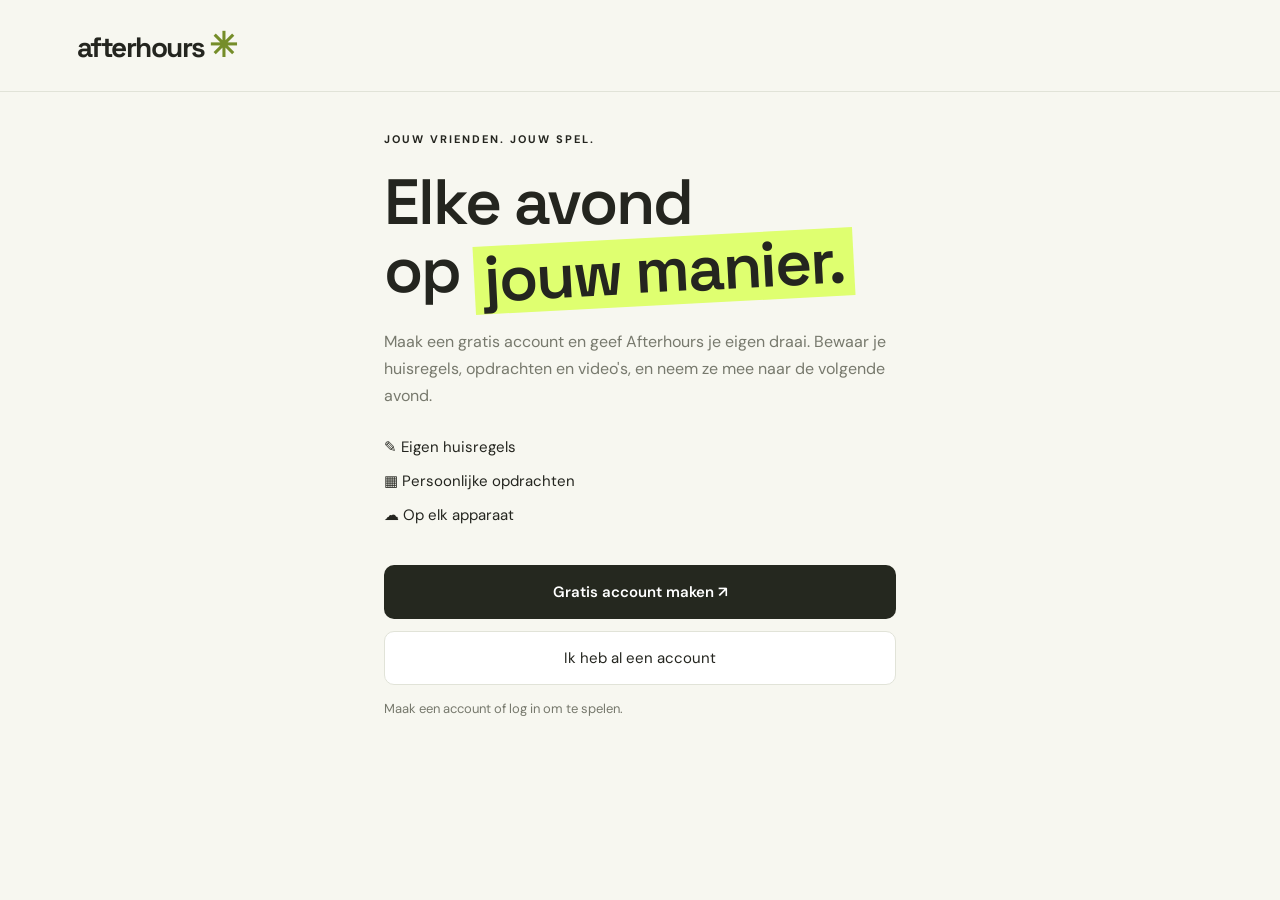
==== commit 5f244cf2: "Add four-step game choice and saved custom decks" ====
--- a/index.html
+++ b/index.html
@@ -1,5 +1,5 @@
 <!doctype html>
-<html lang="nl"><head><meta charset="utf-8"><meta name="viewport" content="width=device-width,initial-scale=1,viewport-fit=cover"><meta name="theme-color" content="#dfff70"><meta name="description" content="Van een gewone avond naar een goed verhaal. Een offline partygame voor jouw groep."><title>AFTERHOURS — Maak er een avond van</title><link rel="manifest" href="manifest.webmanifest"><link rel="icon" href="icon.svg"><link rel="stylesheet" href="style.css"><link rel="stylesheet" href="mobile.css"><script defer src="cards.js"></script><script defer src="app.js"></script><script defer src="cloud.js"></script><link rel="stylesheet" href="cloud.css"><link rel="stylesheet" href="phone.css"><script defer src="phone.js"></script><meta name="apple-mobile-web-app-capable" content="yes"><meta name="apple-mobile-web-app-title" content="Afterhours"><meta name="apple-mobile-web-app-status-bar-style" content="default"><link rel="apple-touch-icon" href="icon-192.png"><link rel="stylesheet" href="profile.css"><script defer src="profile.js"></script></head>
+<html lang="nl"><head><meta charset="utf-8"><meta name="viewport" content="width=device-width,initial-scale=1,viewport-fit=cover"><meta name="theme-color" content="#dfff70"><meta name="description" content="Van een gewone avond naar een goed verhaal. Een offline partygame voor jouw groep."><title>AFTERHOURS — Maak er een avond van</title><link rel="manifest" href="manifest.webmanifest"><link rel="icon" href="icon.svg"><link rel="stylesheet" href="style.css"><link rel="stylesheet" href="mobile.css"><script defer src="cards.js"></script><script defer src="app.js"></script><script defer src="cloud.js"></script><link rel="stylesheet" href="cloud.css"><link rel="stylesheet" href="phone.css"><script defer src="phone.js"></script><meta name="apple-mobile-web-app-capable" content="yes"><meta name="apple-mobile-web-app-title" content="Afterhours"><meta name="apple-mobile-web-app-status-bar-style" content="default"><link rel="apple-touch-icon" href="icon-192.png"><link rel="stylesheet" href="profile.css"><script defer src="profile.js"></script><link rel="stylesheet" href="admin.css"><script defer src="admin.js"></script><link rel="stylesheet" href="wizard.css"><script defer src="admin-deck.js"></script><script defer src="wizard.js"></script></head>
 <body class="account-locked"><header><a class="brand" href="#" aria-label="Afterhours startscherm">afterhours<span>✳</span></a><nav><button id="editorOpen" aria-label="Kaartenstudio openen">▦ <span>Kaartenstudio</span></button><button id="sound" aria-label="Geluid inschakelen" title="Geluid">♪</button><button id="theme" aria-label="Sfeermodus wisselen" title="Sfeermodus">◐</button><button id="install" hidden>Installeer</button></nav></header>
 <main><section id="setup"><div class="intro"><div class="eyebrow"><i></i> GOED GEZELSCHAP. SLECHTE IDEEËN.</div><h1>De avond is jong.<br>Jullie <em>ook?</em><span class="spark">✳</span></h1><p>Leg die groepsapp even weg. Verzamel je vrienden,<br class="desktop"> kies jullie vibe en laat de kaarten het werk doen.</p><div class="tags"><span>↗ 2–20 spelers</span><span>◷ Geen tijdslimiet</span><span>✧ Jullie regels</span></div></div>
 <div class="setupgrid"><section class="panel"><div class="sectionhead"><h2><b>01</b> Wie doen er mee?</h2><span id="playerCount">0 spelers</span></div><form id="playerForm"><input id="playerName" enterkeyhint="done" autocapitalize="words" maxlength="24" placeholder="Naam van je vriend(in)" aria-label="Spelersnaam" autocomplete="off" required><button class="add" aria-label="Speler toevoegen">+</button></form><div id="players" class="players"></div><p class="hint">Iedereen komt even vaak aan de beurt. Wel zo eerlijk.</p></section>
--- a/admin.css
+++ b/admin.css
@@ -0,0 +1,2 @@
+.standard-panel{margin:0 0 20px}.standard-panel>p{font-size:14px;line-height:1.6;color:var(--muted)}.standard-panel .sectionhead{margin-bottom:8px}.mode-list{display:grid;grid-template-columns:repeat(2,minmax(0,1fr));gap:10px;margin:16px 0}.mode-option{text-align:left;display:flex;flex-direction:column;gap:8px;padding:16px}.mode-option strong{font-size:17px}.mode-option small{font-size:13px;line-height:1.5}.mode-option span{font-size:11px;color:var(--muted)}.mode-option.chosen{background:var(--lime);color:#25281f;border-color:#819a36}.admin-tabs{display:flex;gap:8px;margin:20px 0}.admin-tabs button{flex:1}.admin-tabs [aria-pressed=true]{background:var(--lime);color:#25281f}.admin-item{padding:18px 0;border-bottom:1px solid var(--line);display:flex;align-items:flex-start;gap:16px;justify-content:space-between}.admin-item>div:first-child{min-width:0;overflow-wrap:anywhere}.admin-item strong{display:block;font-size:16px;line-height:1.6}.admin-item p{margin:8px 0}.publication{display:inline-block;border:1px solid var(--line);padding:4px 8px;border-radius:30px;font-size:11px;margin-bottom:8px}.publication.live{background:#e6f4ca;color:#35421f}.admin-actions{display:flex;gap:6px;flex-shrink:0}.admin-actions button{font-size:12px}#adminDialog form{padding:18px;background:var(--bg);border-radius:14px;margin:18px 0}#adminDialog label{font-size:14px;line-height:1.6}#adminDialog form>button{margin-top:14px}#adminDialog fieldset{border:1px solid var(--line);border-radius:10px;margin:16px 0;padding:14px}.admin-choices{display:grid;grid-template-columns:1fr 1fr;gap:10px}.admin-choices label,.publish-toggle{display:flex;gap:10px;align-items:center;min-height:44px}.admin-choices input,.publish-toggle input{width:24px;min-height:24px;height:24px;flex-shrink:0;accent-color:#819a36}.active-rule small{display:block;font-size:12px;color:var(--muted)}.active-rule p{margin:8px 0 0}#adminStatus{line-height:1.7;font-size:14px}
+@media(max-width:700px){.mode-option{padding:13px;min-width:0}.mode-option strong{font-size:15px}.mode-option small{font-size:12px}.admin-item{flex-direction:column;gap:12px}.admin-actions{width:100%}.admin-actions button{flex:1;font-size:13px}.admin-choices{grid-template-columns:1fr}#adminDialog form{padding:14px}#adminDialog .primary{width:100%}.standard-panel{margin-bottom:16px}}
--- a/wizard.css
+++ b/wizard.css
@@ -0,0 +1,3 @@
+#setupWizard{max-width:740px;margin:auto}.wizard-progress{display:grid;grid-template-columns:repeat(3,1fr);gap:8px;margin:0 0 28px}.wizard-progress span{font-size:12px;padding:12px 8px;text-align:center;color:var(--muted);border-bottom:3px solid var(--line)}.wizard-progress [aria-current=step]{color:var(--ink);border-color:#8ca53d;font-weight:700}.step-heading small{font-size:10px;letter-spacing:2px;color:var(--muted)}.step-heading h1{font-size:clamp(34px,7vw,52px);letter-spacing:-2px;margin:15px 0}.step-heading p{line-height:1.7;color:var(--muted);font-size:15px}.step-heading{margin:24px 0}#wizardPlayers .panel{width:100%}#toVariants{width:100%;margin-top:20px}#standardModesPanel{border:0;background:transparent;padding:0}#standardModesPanel>.sectionhead,#standardModesPanel>p{display:none}#standardModeList{display:grid;grid-template-columns:1fr 1fr;gap:14px}.variant-card{padding:20px;text-align:left;display:flex;flex-direction:column;gap:10px;min-height:200px}.variant-card>span{font-size:10px;letter-spacing:1px;color:var(--muted)}.variant-card strong{font:600 24px 'Space Grotesk',sans-serif;letter-spacing:-.5px}.variant-card p{font-size:14px;line-height:1.6;margin:0}.variant-card small{font-size:11px;margin-top:auto;color:var(--muted)}.variant-card.chosen{border:2px solid #8ca53d}.own-variant{background:var(--lime);color:#25281f}.wizard-launch{margin-top:20px;padding:20px;background:var(--panel);border:1px solid var(--line);border-radius:16px}.wizard-launch>button{width:100%;font-size:20px;min-height:60px}.wizard-launch p{font-size:14px;line-height:1.5;color:var(--muted)}#customBuilder>.panel{margin-bottom:16px}#customBuilder h2,#standardReview h2{font:600 19px 'Space Grotesk',sans-serif;margin:0 0 14px}#customBuilder label{font-size:14px;line-height:1.6}#customBuilder p{font-size:14px;line-height:1.6;color:var(--muted)}#customBuilder input,#customBuilder select{margin:8px 0 16px}#customBuilder button{margin-top:8px}#ownTaskForm textarea{min-height:100px}.example-tabs{display:flex;gap:8px;margin:12px 0}.example-tabs button{flex:1;font-size:13px}.example-tabs [aria-pressed=true]{background:var(--lime);color:#25281f}.example-choice{display:flex;align-items:flex-start;gap:12px;padding:16px 0;border-bottom:1px solid var(--line);cursor:pointer}.example-choice input{width:24px;height:24px;min-height:24px;flex-shrink:0;margin:3px 0!important;accent-color:#819a36}.example-choice strong{display:block;font-size:14px;font-weight:500;line-height:1.65}.example-choice small{display:block;font-size:11px;color:var(--muted);margin-bottom:4px}.draft-card{display:flex;gap:12px;align-items:flex-start;padding:12px 0;border-bottom:1px solid var(--line)}.draft-card>div:first-child{flex:1;min-width:0;overflow-wrap:anywhere}.draft-card small{font-size:11px;color:var(--muted)}#draftCardList .draft-card p{color:var(--ink);margin:6px 0}#saveCustomGame{width:100%;min-height:52px}#customSaveStatus{white-space:pre-line}#wizardPersonalRules{margin-top:18px}#standardReview p{line-height:1.7}#wizardVariants .mode-list{margin-top:0}
+@media(max-width:700px){.wizard-progress{margin-bottom:20px}.step-heading h1{font-size:36px}.step-heading p{font-size:14px}.variant-card{min-height:190px;padding:16px;gap:8px}.variant-card strong{font-size:21px}.variant-card p{font-size:13px}.variant-card>span{font-size:9px}.variant-card small{font-size:10px}#standardModeList{gap:10px}#customBuilder .formgrid{grid-template-columns:1fr}.wizard-launch{padding:16px}.example-tabs button{padding:12px 8px;font-size:12px}.draft-card .listactions{flex-direction:column}}
+@media(max-width:360px){#standardModeList{grid-template-columns:1fr}.variant-card{min-height:150px}}
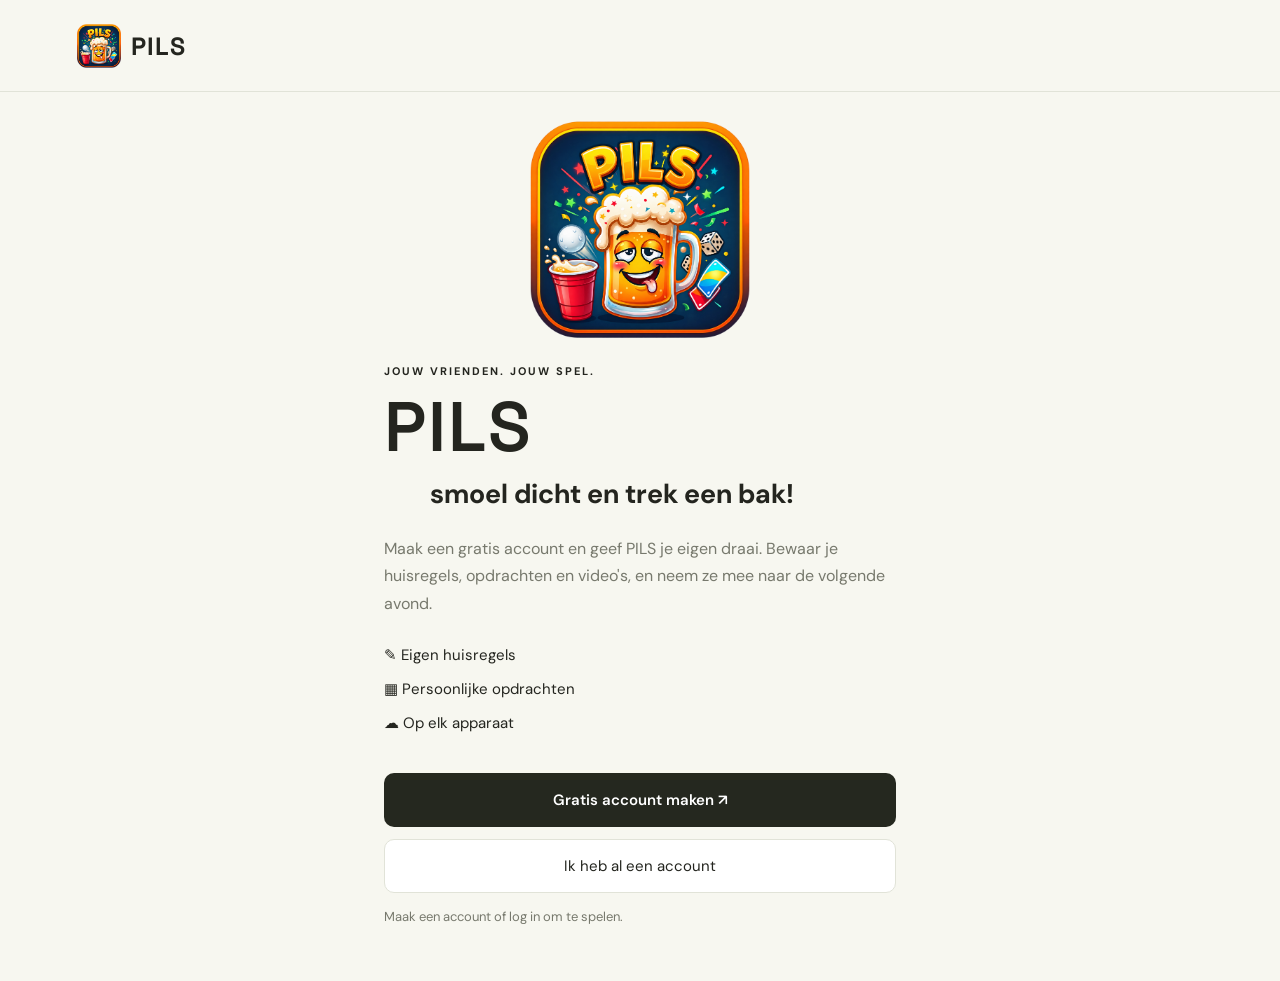
==== commit 07e7bf98: "Rename app to PILS with logo and slogan" ====
--- a/index.html
+++ b/index.html
@@ -1,10 +1,10 @@
 <!doctype html>
-<html lang="nl"><head><meta charset="utf-8"><meta name="viewport" content="width=device-width,initial-scale=1,viewport-fit=cover"><meta name="theme-color" content="#dfff70"><meta name="description" content="Van een gewone avond naar een goed verhaal. Een offline partygame voor jouw groep."><title>AFTERHOURS — Maak er een avond van</title><link rel="manifest" href="manifest.webmanifest"><link rel="icon" href="icon.svg"><link rel="stylesheet" href="style.css"><link rel="stylesheet" href="mobile.css"><script defer src="cards.js"></script><script defer src="app.js"></script><script defer src="cloud.js"></script><link rel="stylesheet" href="cloud.css"><link rel="stylesheet" href="phone.css"><script defer src="phone.js"></script><meta name="apple-mobile-web-app-capable" content="yes"><meta name="apple-mobile-web-app-title" content="Afterhours"><meta name="apple-mobile-web-app-status-bar-style" content="default"><link rel="apple-touch-icon" href="icon-192.png"><link rel="stylesheet" href="profile.css"><script defer src="profile.js"></script><link rel="stylesheet" href="admin.css"><script defer src="admin.js"></script><link rel="stylesheet" href="wizard.css"><script defer src="admin-deck.js"></script><script defer src="wizard.js"></script></head>
-<body class="account-locked"><header><a class="brand" href="#" aria-label="Afterhours startscherm">afterhours<span>✳</span></a><nav><button id="editorOpen" aria-label="Kaartenstudio openen">▦ <span>Kaartenstudio</span></button><button id="sound" aria-label="Geluid inschakelen" title="Geluid">♪</button><button id="theme" aria-label="Sfeermodus wisselen" title="Sfeermodus">◐</button><button id="install" hidden>Installeer</button></nav></header>
+<html lang="nl"><head><meta charset="utf-8"><meta name="viewport" content="width=device-width,initial-scale=1,viewport-fit=cover"><meta name="theme-color" content="#dfff70"><meta name="description" content="smoel dicht en trek een bak! Jouw vrienden, jouw partygame."><title>PILS — smoel dicht en trek een bak!</title><link rel="manifest" href="manifest.webmanifest"><link rel="icon" href="pils-icon-192.png"><link rel="stylesheet" href="style.css"><link rel="stylesheet" href="mobile.css"><script defer src="cards.js"></script><script defer src="app.js"></script><script defer src="cloud.js"></script><link rel="stylesheet" href="cloud.css"><link rel="stylesheet" href="phone.css"><script defer src="phone.js"></script><meta name="apple-mobile-web-app-capable" content="yes"><meta name="apple-mobile-web-app-title" content="PILS"><meta name="apple-mobile-web-app-status-bar-style" content="default"><link rel="apple-touch-icon" href="pils-icon-192.png"><link rel="stylesheet" href="profile.css"><script defer src="profile.js"></script><link rel="stylesheet" href="admin.css"><script defer src="admin.js"></script><link rel="stylesheet" href="wizard.css"><link rel="stylesheet" href="brand.css"><script defer src="admin-deck.js"></script><script defer src="wizard.js"></script></head>
+<body class="account-locked"><header><a class="brand" href="#" aria-label="PILS startscherm"><img src="pils-logo.png" alt=""><span class="brand-name">PILS</span></a><nav><button id="editorOpen" aria-label="Kaartenstudio openen">▦ <span>Kaartenstudio</span></button><button id="sound" aria-label="Geluid inschakelen" title="Geluid">♪</button><button id="theme" aria-label="Sfeermodus wisselen" title="Sfeermodus">◐</button><button id="install" hidden>Installeer</button></nav></header>
 <main><section id="setup"><div class="intro"><div class="eyebrow"><i></i> GOED GEZELSCHAP. SLECHTE IDEEËN.</div><h1>De avond is jong.<br>Jullie <em>ook?</em><span class="spark">✳</span></h1><p>Leg die groepsapp even weg. Verzamel je vrienden,<br class="desktop"> kies jullie vibe en laat de kaarten het werk doen.</p><div class="tags"><span>↗ 2–20 spelers</span><span>◷ Geen tijdslimiet</span><span>✧ Jullie regels</span></div></div>
 <div class="setupgrid"><section class="panel"><div class="sectionhead"><h2><b>01</b> Wie doen er mee?</h2><span id="playerCount">0 spelers</span></div><form id="playerForm"><input id="playerName" enterkeyhint="done" autocapitalize="words" maxlength="24" placeholder="Naam van je vriend(in)" aria-label="Spelersnaam" autocomplete="off" required><button class="add" aria-label="Speler toevoegen">+</button></form><div id="players" class="players"></div><p class="hint">Iedereen komt even vaak aan de beurt. Wel zo eerlijk.</p></section>
 <section class="panel"><div class="sectionhead"><h2><b>02</b> Kies jullie vibe</h2><span>Mix & match</span></div><div id="categories" class="categories"></div></section></div>
 <div class="launch"><div><strong>Klaar voor een goed verhaal?</strong><p id="ready">Voeg minimaal 2 spelers toe om te beginnen.</p></div><button id="start" class="primary">Let’s play <span>↗</span></button></div><div class="bottomnote">✳ Jouw account. Jouw kaarten. Jouw huisregels. <span>Jullie avond, jullie kaarten.</span></div></section>
-<section id="game" hidden><div class="gamebar"><button id="back">← Lobby</button><span id="round"></span><button id="gameEditor">▦ Kaartenstudio</button></div><div id="quests" aria-label="Actieve sidequests"></div><article id="card"><div class="cardtop"><span id="cardType"></span><span id="cardCategory"></span></div><div id="cardIcon" class="cardicon"></div><h1 id="cardText"></h1><div id="interaction"></div><div class="cardbottom"><span id="cardPlayers"></span><span>AFTERHOURS ✳</span></div></article><div class="gamefooter"><p>Alles mag, niets moet. Een kaart overslaan is altijd oké.</p><button id="next" class="primary">Volgende kaart ↗</button></div><details><summary>Beurtverdeling</summary><div id="fairness"></div></details></section></main>
-<footer><span>AFTERHOURS © 2026</span><span>Een gewone avond is ook maar gewoon.</span><span>MADE FOR THE GROUP ✳</span></footer>
+<section id="game" hidden><div class="gamebar"><button id="back">← Lobby</button><span id="round"></span><button id="gameEditor">▦ Kaartenstudio</button></div><div id="quests" aria-label="Actieve sidequests"></div><article id="card"><div class="cardtop"><span id="cardType"></span><span id="cardCategory"></span></div><div id="cardIcon" class="cardicon"></div><h1 id="cardText"></h1><div id="interaction"></div><div class="cardbottom"><span id="cardPlayers"></span><span>PILS ✳</span></div></article><div class="gamefooter"><p>Alles mag, niets moet. Een kaart overslaan is altijd oké.</p><button id="next" class="primary">Volgende kaart ↗</button></div><details><summary>Beurtverdeling</summary><div id="fairness"></div></details></section></main>
+<footer><span>PILS © 2026</span><span>smoel dicht en trek een bak!</span><span>MADE FOR THE GROUP ✳</span></footer>
 <dialog id="studio"><div class="sectionhead"><h2>Kaartenstudio <span id="totalCards"></span></h2><button id="closeEditor" aria-label="Sluiten">✕</button></div><p>Maak de avond persoonlijk. Gebruik {speler1} en {speler2} voor namen.</p><div class="tools"><button id="newCard">+ Nieuwe kaart</button><button id="export">↓ JSON exporteren</button><button id="copy">Kopieer JSON</button><label class="button">↑ Importeren<input type="file" id="import" accept=".json,application/json" hidden></label></div><details><summary>Importeer via tekst</summary><textarea id="importText" placeholder="Plak een JSON-array van kaarten" aria-label="JSON import"></textarea><button id="importPaste">Importeer tekst</button></details><form id="cardForm" hidden><input id="editId" type="hidden"><label>Kaarttekst<textarea id="editText" maxlength="600" required></textarea></label><div class="formgrid"><label>Categorie<select id="editCategory"></select></label><label>Type<select id="editType"></select></label><label>Rondes (sidequest)<input type="number" id="editDuration" min="1" max="20" value="3" required></label><label>Seconden (timer)<input type="number" id="editSeconds" min="3" max="120" value="10" required></label></div><button class="primary">Kaart opslaan</button><button type="button" id="cancelEdit">Annuleren</button></form><div id="cardList"></div></dialog><div id="toast" role="status" aria-live="polite"></div></body></html>
--- a/brand.css
+++ b/brand.css
@@ -0,0 +1 @@
+.brand{display:flex;align-items:center;gap:10px;text-decoration:none}.brand img{width:44px;height:44px;object-fit:contain}.brand .brand-name{font:800 25px 'Space Grotesk',sans-serif;color:var(--ink);letter-spacing:1px;margin:0}.welcome-logo{display:block;width:clamp(150px,38vw,220px);height:auto;margin:0 auto 24px}#welcomeGate #welcomeTitle{font-size:clamp(46px,10vw,70px);letter-spacing:2px;margin:8px 0}#welcomeGate .brand-slogan{color:var(--ink);font-size:clamp(19px,5vw,27px);font-weight:700;line-height:1.3;margin:12px auto 24px;max-width:420px}#welcomeGate{padding-top:28px}#welcomeGate>.eyebrow{margin-bottom:12px}@media(max-width:700px){.brand img{width:40px;height:40px}.brand .brand-name{font-size:23px}#welcomeGate{padding-top:24px}.welcome-logo{width:170px;margin-bottom:18px}}
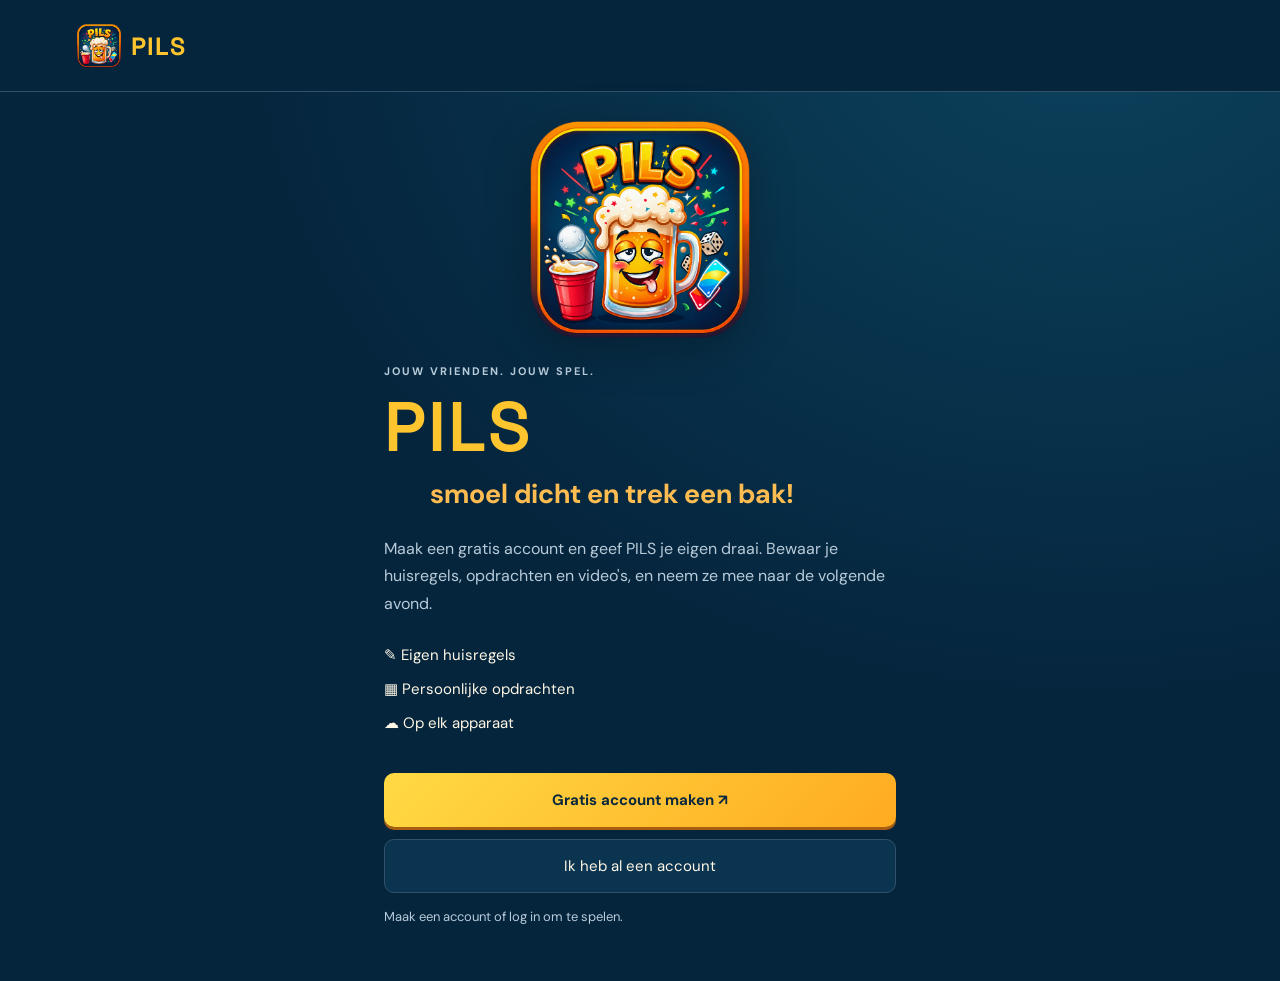
==== commit fbccc89c: "Match PILS app palette to navy gold and orange logo" ====
--- a/index.html
+++ b/index.html
@@ -1,5 +1,5 @@
 <!doctype html>
-<html lang="nl"><head><meta charset="utf-8"><meta name="viewport" content="width=device-width,initial-scale=1,viewport-fit=cover"><meta name="theme-color" content="#dfff70"><meta name="description" content="smoel dicht en trek een bak! Jouw vrienden, jouw partygame."><title>PILS — smoel dicht en trek een bak!</title><link rel="manifest" href="manifest.webmanifest"><link rel="icon" href="pils-icon-192.png"><link rel="stylesheet" href="style.css"><link rel="stylesheet" href="mobile.css"><script defer src="cards.js"></script><script defer src="app.js"></script><script defer src="cloud.js"></script><link rel="stylesheet" href="cloud.css"><link rel="stylesheet" href="phone.css"><script defer src="phone.js"></script><meta name="apple-mobile-web-app-capable" content="yes"><meta name="apple-mobile-web-app-title" content="PILS"><meta name="apple-mobile-web-app-status-bar-style" content="default"><link rel="apple-touch-icon" href="pils-icon-192.png"><link rel="stylesheet" href="profile.css"><script defer src="profile.js"></script><link rel="stylesheet" href="admin.css"><script defer src="admin.js"></script><link rel="stylesheet" href="wizard.css"><link rel="stylesheet" href="brand.css"><script defer src="admin-deck.js"></script><script defer src="wizard.js"></script></head>
+<html lang="nl"><head><meta charset="utf-8"><meta name="viewport" content="width=device-width,initial-scale=1,viewport-fit=cover"><meta name="theme-color" content="#05253d"><meta name="description" content="smoel dicht en trek een bak! Jouw vrienden, jouw partygame."><title>PILS — smoel dicht en trek een bak!</title><link rel="manifest" href="manifest.webmanifest"><link rel="icon" href="pils-icon-192.png"><link rel="stylesheet" href="style.css"><link rel="stylesheet" href="mobile.css"><script defer src="cards.js"></script><script defer src="app.js"></script><script defer src="cloud.js"></script><link rel="stylesheet" href="cloud.css"><link rel="stylesheet" href="phone.css"><script defer src="phone.js"></script><meta name="apple-mobile-web-app-capable" content="yes"><meta name="apple-mobile-web-app-title" content="PILS"><meta name="apple-mobile-web-app-status-bar-style" content="default"><link rel="apple-touch-icon" href="pils-icon-192.png"><link rel="stylesheet" href="profile.css"><script defer src="profile.js"></script><link rel="stylesheet" href="admin.css"><script defer src="admin.js"></script><link rel="stylesheet" href="wizard.css"><link rel="stylesheet" href="brand.css"><script defer src="admin-deck.js"></script><script defer src="wizard.js"></script></head>
 <body class="account-locked"><header><a class="brand" href="#" aria-label="PILS startscherm"><img src="pils-logo.png" alt=""><span class="brand-name">PILS</span></a><nav><button id="editorOpen" aria-label="Kaartenstudio openen">▦ <span>Kaartenstudio</span></button><button id="sound" aria-label="Geluid inschakelen" title="Geluid">♪</button><button id="theme" aria-label="Sfeermodus wisselen" title="Sfeermodus">◐</button><button id="install" hidden>Installeer</button></nav></header>
 <main><section id="setup"><div class="intro"><div class="eyebrow"><i></i> GOED GEZELSCHAP. SLECHTE IDEEËN.</div><h1>De avond is jong.<br>Jullie <em>ook?</em><span class="spark">✳</span></h1><p>Leg die groepsapp even weg. Verzamel je vrienden,<br class="desktop"> kies jullie vibe en laat de kaarten het werk doen.</p><div class="tags"><span>↗ 2–20 spelers</span><span>◷ Geen tijdslimiet</span><span>✧ Jullie regels</span></div></div>
 <div class="setupgrid"><section class="panel"><div class="sectionhead"><h2><b>01</b> Wie doen er mee?</h2><span id="playerCount">0 spelers</span></div><form id="playerForm"><input id="playerName" enterkeyhint="done" autocapitalize="words" maxlength="24" placeholder="Naam van je vriend(in)" aria-label="Spelersnaam" autocomplete="off" required><button class="add" aria-label="Speler toevoegen">+</button></form><div id="players" class="players"></div><p class="hint">Iedereen komt even vaak aan de beurt. Wel zo eerlijk.</p></section>
--- a/brand.css
+++ b/brand.css
@@ -1 +1,17 @@
 .brand{display:flex;align-items:center;gap:10px;text-decoration:none}.brand img{width:44px;height:44px;object-fit:contain}.brand .brand-name{font:800 25px 'Space Grotesk',sans-serif;color:var(--ink);letter-spacing:1px;margin:0}.welcome-logo{display:block;width:clamp(150px,38vw,220px);height:auto;margin:0 auto 24px}#welcomeGate #welcomeTitle{font-size:clamp(46px,10vw,70px);letter-spacing:2px;margin:8px 0}#welcomeGate .brand-slogan{color:var(--ink);font-size:clamp(19px,5vw,27px);font-weight:700;line-height:1.3;margin:12px auto 24px;max-width:420px}#welcomeGate{padding-top:28px}#welcomeGate>.eyebrow{margin-bottom:12px}@media(max-width:700px){.brand img{width:40px;height:40px}.brand .brand-name{font-size:23px}#welcomeGate{padding-top:24px}.welcome-logo{width:170px;margin-bottom:18px}}
+/* PILS palette: navy, beer gold, orange and confetti accents. */
+:root{color-scheme:dark;--bg:#05253d;--ink:#fff7e6;--muted:#b8cbd9;--panel:#0b3450;--line:#31526a;--lime:#ffc52e;--gold:#ffc52e;--orange:#ff9418;--navy:#05253d}
+body.dark{--bg:#031522;--ink:#fff7e6;--muted:#afc3d2;--panel:#08283d;--line:#28465b;--lime:#ffc52e}
+body{background:radial-gradient(ellipse at 85% 0%,#0c425d 0,transparent 55%),var(--bg);background-attachment:fixed}body.dark{background:var(--bg)}
+header{background:var(--bg);border-color:var(--line)}.brand .brand-name,#welcomeGate #welcomeTitle{color:var(--gold)}#welcomeGate .brand-slogan{color:#ffbd51}#welcomeGate>.eyebrow{color:var(--muted)}.welcome-logo{filter:drop-shadow(0 10px 22px #0004)}
+button:focus-visible,input:focus-visible,textarea:focus-visible,select:focus-visible,summary:focus-visible{outline-color:var(--gold)}
+.primary,#accountDialog .primary,.add,#accountOpen,#installNative{background:linear-gradient(135deg,#ffda44,#ffab20);color:#09283e;border-color:#ffc52e;font-weight:700;box-shadow:0 3px 0 #a85d10}
+button:disabled{box-shadow:none;opacity:.45}input,textarea,select{background:var(--bg);border-color:var(--line);color:var(--ink)}input::placeholder,textarea::placeholder{color:#9bb4c6}input[type=checkbox]{accent-color:var(--gold)}
+.panel,.variant-card,.wizard-launch,.quest,.rules-summary{box-shadow:0 5px 18px #00000014}.avatar{background:#ffce55;color:#05253d}.player{background:var(--bg)}.player button{color:var(--muted)}
+.wizard-progress [aria-current=step]{border-color:var(--gold);color:var(--gold)}.variant-card.chosen{border-color:var(--gold)}.variant-card>span{color:#ffca60}.variant-card:nth-child(2)>span{color:#5de0df}.variant-card:nth-child(3)>span{color:#ff96af}
+.own-variant,.mode-option.chosen{background:#ffc52e;color:#05253d;border-color:#ffab20}.own-variant>span,.own-variant small,.mode-option.chosen small,.mode-option.chosen span{color:#183a4b}.own-variant.chosen{border-color:#fff0b5}.variant-card:not(.own-variant){background:var(--panel)}
+.example-tabs [aria-pressed=true],.admin-tabs [aria-pressed=true]{background:var(--gold);color:#05253d}.example-choice input,.admin-choices input,.publish-toggle input,.rule-toggle input{accent-color:#ffc52e}.publication.live{background:#133f45;color:#a3efcc;border-color:#38766a}
+.category.selected{background:#ffc52e;color:#05253d;border-color:#ffab20}.category.selected small{color:#183a4b}.category small{color:var(--muted)}
+.app-status::before,.eyebrow i{background:#ffc52e}.app-status.offline::before{background:#ff8b70}.install-banner button{background:#ffc52e;color:#05253d}#phoneNav button[aria-current=page]{background:#ffc52e;color:#05253d}#phoneNav{border-color:var(--line);background:var(--bg)}
+#card{background:#ffd35a;color:#05253d;box-shadow:0 12px 0 -5px #a65b16}#card[data-type=standard]{background:#ffd35a}#card[data-type=sidequest]{background:#6ad8c1}#card[data-type=timer]{background:#ffae52}#card[data-type=vote]{background:#70d3eb}#card[data-type=duel]{background:#ff91aa}#card[data-type=group]{background:#ffe5a0}#card .votes button,#card button{background:#fff7e6;color:#05253d;border-color:#05253d40}#card progress{accent-color:#05253d}#cardMedia video,#cardMedia iframe,#previewMedia video,#previewMedia iframe{background:#031522}
+#toast{background:#ffce48;color:#05253d;border:1px solid #ffad20;box-shadow:0 8px 30px #0006}dialog::backdrop{background:#00111dcc}.spark{color:#ffae52}h1 em,.launch{background:var(--gold);color:#05253d}
